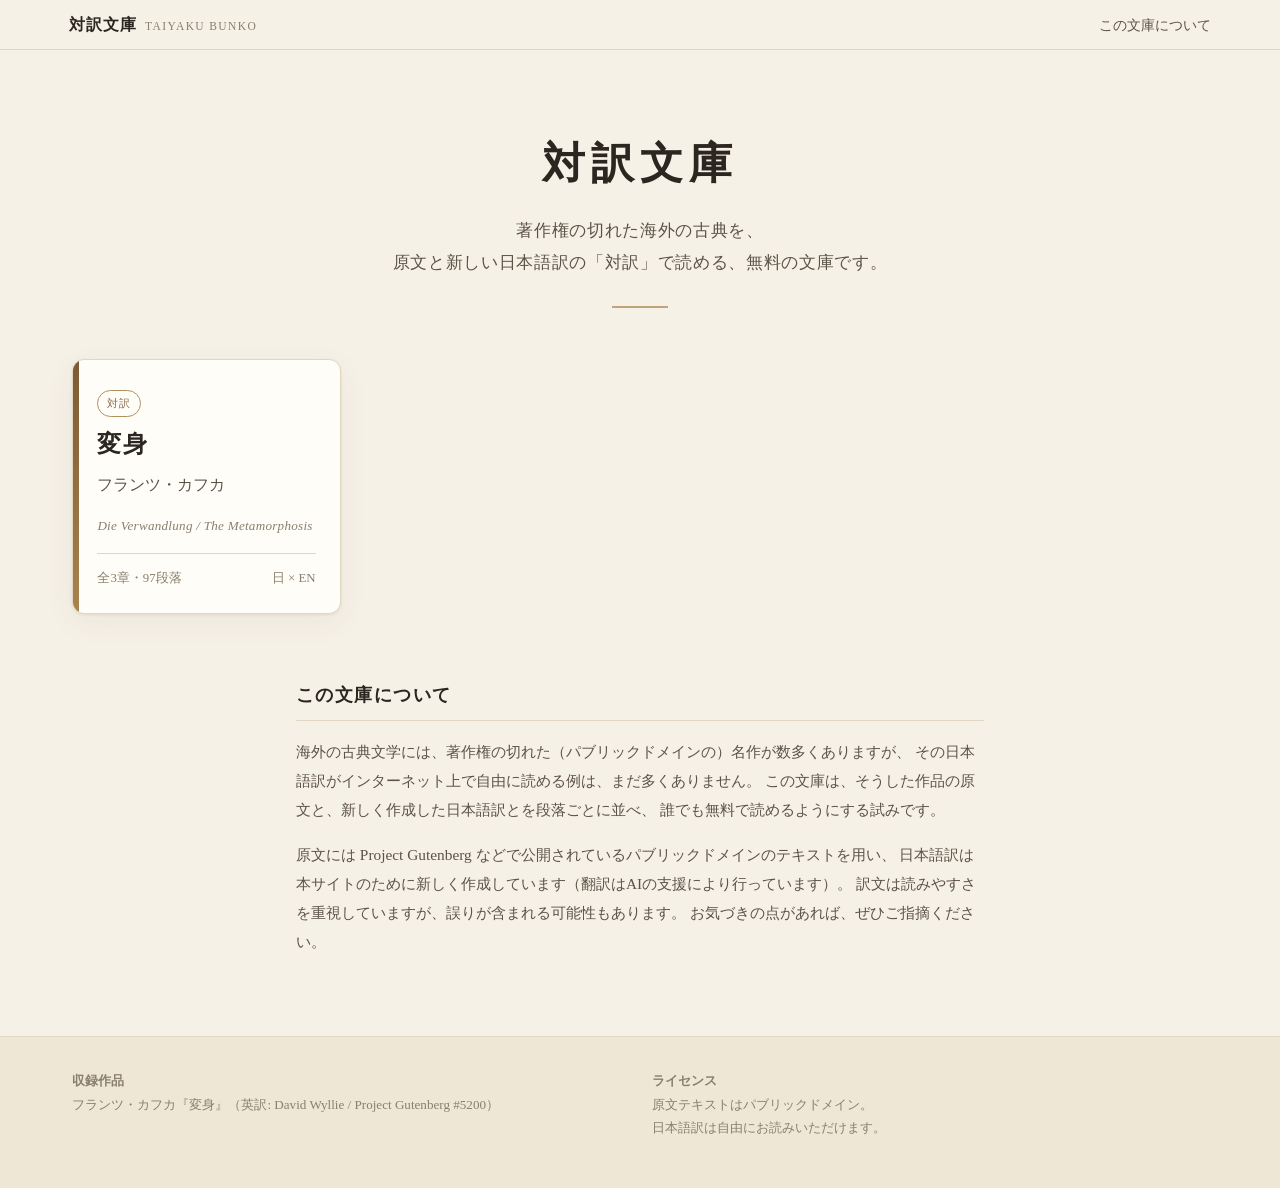
==== index.html @ 3d5251f5 "Add site: taiyaku-bunko (Kafka Metamorphosis, JA-EN)" ====
<!DOCTYPE html>
<html lang="ja">
<head>
<meta charset="utf-8">
<meta name="viewport" content="width=device-width, initial-scale=1">
<title>対訳文庫 — 海外古典の日本語対訳</title>
<meta name="description" content="パブリックドメインの海外古典を、原文と新しい日本語訳の対訳で無料公開する文庫です。">
<link rel="stylesheet" href="style.css">
</head>
<body>

<header class="topbar">
  <div class="inner">
    <span class="brand">対訳文庫<small>TAIYAKU BUNKO</small></span>
    <span class="spacer"></span>
    <a class="backlink" href="#about">この文庫について</a>
  </div>
</header>

<section class="hero">
  <h1>対訳文庫</h1>
  <p class="tag">著作権の切れた海外の古典を、<br>原文と新しい日本語訳の「対訳」で読める、無料の文庫です。</p>
  <div class="rule"></div>
</section>

<main class="shelf">
  <a class="book" href="henshin.html">
    <span class="spine"></span>
    <span class="badge">対訳</span>
    <h3>変身</h3>
    <p class="author">フランツ・カフカ</p>
    <p class="orig">Die Verwandlung / The Metamorphosis</p>
    <div class="meta"><span>全3章・97段落</span><span>日 × EN</span></div>
  </a>
</main>

<section class="about" id="about">
  <h2>この文庫について</h2>
  <p>
    海外の古典文学には、著作権の切れた（パブリックドメインの）名作が数多くありますが、
    その日本語訳がインターネット上で自由に読める例は、まだ多くありません。
    この文庫は、そうした作品の原文と、新しく作成した日本語訳とを段落ごとに並べ、
    誰でも無料で読めるようにする試みです。
  </p>
  <p>
    原文には Project Gutenberg などで公開されているパブリックドメインのテキストを用い、
    日本語訳は本サイトのために新しく作成しています（翻訳はAIの支援により行っています）。
    訳文は読みやすさを重視していますが、誤りが含まれる可能性もあります。
    お気づきの点があれば、ぜひご指摘ください。
  </p>
</section>

<footer class="colophon">
  <div class="inner">
    <div class="cols">
      <div>
        <strong>収録作品</strong><br>
        フランツ・カフカ『変身』（英訳: David Wyllie / Project Gutenberg #5200）
      </div>
      <div>
        <strong>ライセンス</strong><br>
        原文テキストはパブリックドメイン。<br>
        日本語訳は自由にお読みいただけます。
      </div>
    </div>
  </div>
</footer>

</body>
</html>
---- style.css ----
/* ===== 対訳文庫 / Taiyaku Bunko ===== */
:root{
  --paper:#f6f1e7;
  --paper-2:#efe7d6;
  --ink:#2b2620;
  --ink-soft:#5c5346;
  --ink-faint:#8a7f6d;
  --accent:#7c5a34;
  --accent-2:#a9834e;
  --line:#e0d6c2;
  --en:#6a6355;
  --card:#fffdf8;
  --shadow:0 1px 3px rgba(60,45,20,.08),0 8px 30px rgba(60,45,20,.06);
  --serif-ja:"Hiragino Mincho ProN","Yu Mincho","YuMincho","Noto Serif JP",serif;
  --serif-en:"Iowan Old Style","Palatino Linotype",Palatino,Georgia,"Times New Roman",serif;
  --maxw:1180px;
}
*{box-sizing:border-box}
html{-webkit-text-size-adjust:100%}
body{
  margin:0;
  background:var(--paper);
  color:var(--ink);
  font-family:var(--serif-ja);
  line-height:1.95;
  font-size:18px;
  text-rendering:optimizeLegibility;
  -webkit-font-smoothing:antialiased;
}
a{color:var(--accent);text-decoration:none}
a:hover{text-decoration:underline}

/* ---- top bar ---- */
.topbar{
  position:sticky;top:0;z-index:50;
  background:rgba(246,241,231,.92);
  backdrop-filter:saturate(1.2) blur(8px);
  border-bottom:1px solid var(--line);
}
.topbar .inner{
  max-width:var(--maxw);margin:0 auto;padding:.55rem 1.2rem;
  display:flex;align-items:center;gap:1rem;
}
.brand{font-weight:600;letter-spacing:.06em;color:var(--ink);font-size:1.02rem;white-space:nowrap}
.brand small{color:var(--ink-faint);font-weight:400;letter-spacing:.12em;margin-left:.5rem;font-size:.72rem}
.topbar .spacer{flex:1}
.backlink{font-size:.9rem;color:var(--ink-soft)}

/* ---- home ---- */
.hero{
  max-width:var(--maxw);margin:0 auto;padding:4.5rem 1.4rem 2.2rem;text-align:center;
}
.hero h1{font-size:2.7rem;margin:0 0 .5rem;letter-spacing:.14em;font-weight:600}
.hero .tag{color:var(--ink-soft);font-size:1.05rem;letter-spacing:.04em;margin:0 auto;max-width:40rem}
.hero .rule{width:56px;height:2px;background:var(--accent-2);margin:1.6rem auto 0;opacity:.7}

.shelf{max-width:var(--maxw);margin:1rem auto 4rem;padding:0 1.4rem;
  display:grid;grid-template-columns:repeat(auto-fill,minmax(260px,1fr));gap:1.3rem}
.book{
  display:block;background:var(--card);border:1px solid var(--line);border-radius:12px;
  padding:1.5rem 1.5rem 1.35rem;box-shadow:var(--shadow);transition:transform .15s ease,box-shadow .15s ease;
  color:inherit;position:relative;overflow:hidden;
}
.book:hover{transform:translateY(-3px);box-shadow:0 6px 14px rgba(60,45,20,.12),0 16px 40px rgba(60,45,20,.10);text-decoration:none}
.book .spine{position:absolute;left:0;top:0;bottom:0;width:6px;background:linear-gradient(var(--accent),var(--accent-2))}
.book h3{margin:.1rem 0 .15rem;font-size:1.5rem;letter-spacing:.06em}
.book .author{color:var(--ink-soft);font-size:.98rem;margin:0 0 .1rem}
.book .orig{color:var(--ink-faint);font-size:.82rem;font-family:var(--serif-en);font-style:italic;letter-spacing:.02em}
.book .meta{margin-top:.9rem;padding-top:.75rem;border-top:1px solid var(--line);
  font-size:.8rem;color:var(--ink-faint);display:flex;justify-content:space-between;gap:.5rem}
.badge{display:inline-block;font-size:.68rem;letter-spacing:.1em;color:var(--accent);
  border:1px solid var(--accent-2);border-radius:999px;padding:.12rem .55rem;opacity:.9}

.about{max-width:46rem;margin:0 auto 5rem;padding:0 1.5rem;color:var(--ink-soft);font-size:.96rem}
.about h2{color:var(--ink);font-size:1.15rem;letter-spacing:.08em;border-bottom:1px solid var(--line);padding-bottom:.4rem}
.about p{line-height:1.9}

/* ---- reader header ---- */
.work-head{max-width:var(--maxw);margin:0 auto;padding:3rem 1.4rem 1.2rem;text-align:center}
.work-head .eyebrow{font-family:var(--serif-en);font-style:italic;color:var(--ink-faint);letter-spacing:.04em;font-size:1rem}
.work-head h1{font-size:2.9rem;margin:.35rem 0 .2rem;letter-spacing:.2em;font-weight:600}
.work-head .author{color:var(--ink-soft);font-size:1.1rem;letter-spacing:.08em}
.work-head .credit{margin-top:.8rem;color:var(--ink-faint);font-size:.82rem;line-height:1.7}

/* ---- controls ---- */
.controls{position:sticky;top:48px;z-index:40;background:rgba(246,241,231,.92);
  backdrop-filter:blur(8px);border-top:1px solid var(--line);border-bottom:1px solid var(--line)}
.controls .inner{max-width:var(--maxw);margin:0 auto;padding:.5rem 1.2rem;
  display:flex;align-items:center;gap:.7rem;flex-wrap:wrap}
.segmented{display:inline-flex;border:1px solid var(--accent-2);border-radius:999px;overflow:hidden}
.segmented button{border:0;background:transparent;color:var(--accent);font-family:inherit;
  font-size:.86rem;padding:.34rem .9rem;cursor:pointer;letter-spacing:.04em}
.segmented button.active{background:var(--accent);color:#fff}
.ctl-group{display:inline-flex;align-items:center;gap:.35rem;color:var(--ink-faint);font-size:.8rem}
.ctl-btn{border:1px solid var(--line);background:var(--card);color:var(--ink-soft);
  width:30px;height:30px;border-radius:8px;cursor:pointer;font-size:1rem;line-height:1}
.ctl-btn:hover{border-color:var(--accent-2);color:var(--accent)}
.chapnav{display:inline-flex;gap:.3rem;margin-left:auto;flex-wrap:wrap}
.chapnav a{font-size:.82rem;color:var(--ink-soft);border:1px solid var(--line);
  border-radius:8px;padding:.28rem .6rem;background:var(--card)}
.chapnav a:hover{border-color:var(--accent-2);color:var(--accent);text-decoration:none}

/* ---- text body ---- */
main.reader{max-width:var(--maxw);margin:0 auto;padding:1.5rem 1.4rem 5rem}
.chapter{margin-top:2.8rem}
.chapter-title{text-align:center;letter-spacing:.5em;font-size:1.25rem;color:var(--accent);
  font-weight:600;margin:0 0 1.6rem;padding-bottom:0}
.chapter-title .no{display:block;font-family:var(--serif-en);font-style:italic;letter-spacing:.1em;
  font-size:.85rem;color:var(--ink-faint);margin-bottom:.2rem}
.chapter-rule{width:40px;height:1px;background:var(--accent-2);margin:.6rem auto 2rem;opacity:.6}

.para{display:grid;grid-template-columns:1fr 1fr;gap:1.6rem 2.4rem;
  padding:.55rem 0;align-items:start}
.para + .para{border-top:1px solid rgba(224,214,194,.5)}
.para .ja{font-family:var(--serif-ja);color:var(--ink)}
.para .en{font-family:var(--serif-en);color:var(--en);font-size:.95em;line-height:1.75}
.para .ja::first-letter{}

/* view modes */
body.view-ja .para{grid-template-columns:1fr}
body.view-ja .en{display:none}
body.view-en .para{grid-template-columns:1fr}
body.view-en .ja{display:none}
body.view-ja main.reader,body.view-en main.reader{max-width:44rem}
body.view-ja .chapter,body.view-en .chapter{}

/* font scale hook */
body[data-fs="s"]{font-size:16px}
body[data-fs="m"]{font-size:18px}
body[data-fs="l"]{font-size:20px}
body[data-fs="xl"]{font-size:22px}

/* ---- footer ---- */
.colophon{border-top:1px solid var(--line);background:var(--paper-2)}
.colophon .inner{max-width:var(--maxw);margin:0 auto;padding:2rem 1.4rem 3rem;
  color:var(--ink-faint);font-size:.82rem;line-height:1.8}
.colophon a{color:var(--accent)}
.colophon .cols{display:grid;grid-template-columns:1fr 1fr;gap:1.5rem}
.to-top{display:inline-block;margin-top:1rem;font-size:.8rem}

@media (max-width:760px){
  body{font-size:17px}
  .para{grid-template-columns:1fr;gap:.5rem}
  .para .en{padding-top:.4rem;border-top:1px dotted var(--line)}
  .work-head h1{font-size:2.2rem}
  .hero h1{font-size:2.1rem}
  .controls{top:46px}
  .colophon .cols{grid-template-columns:1fr}
  .chapnav{width:100%;margin-left:0}
}
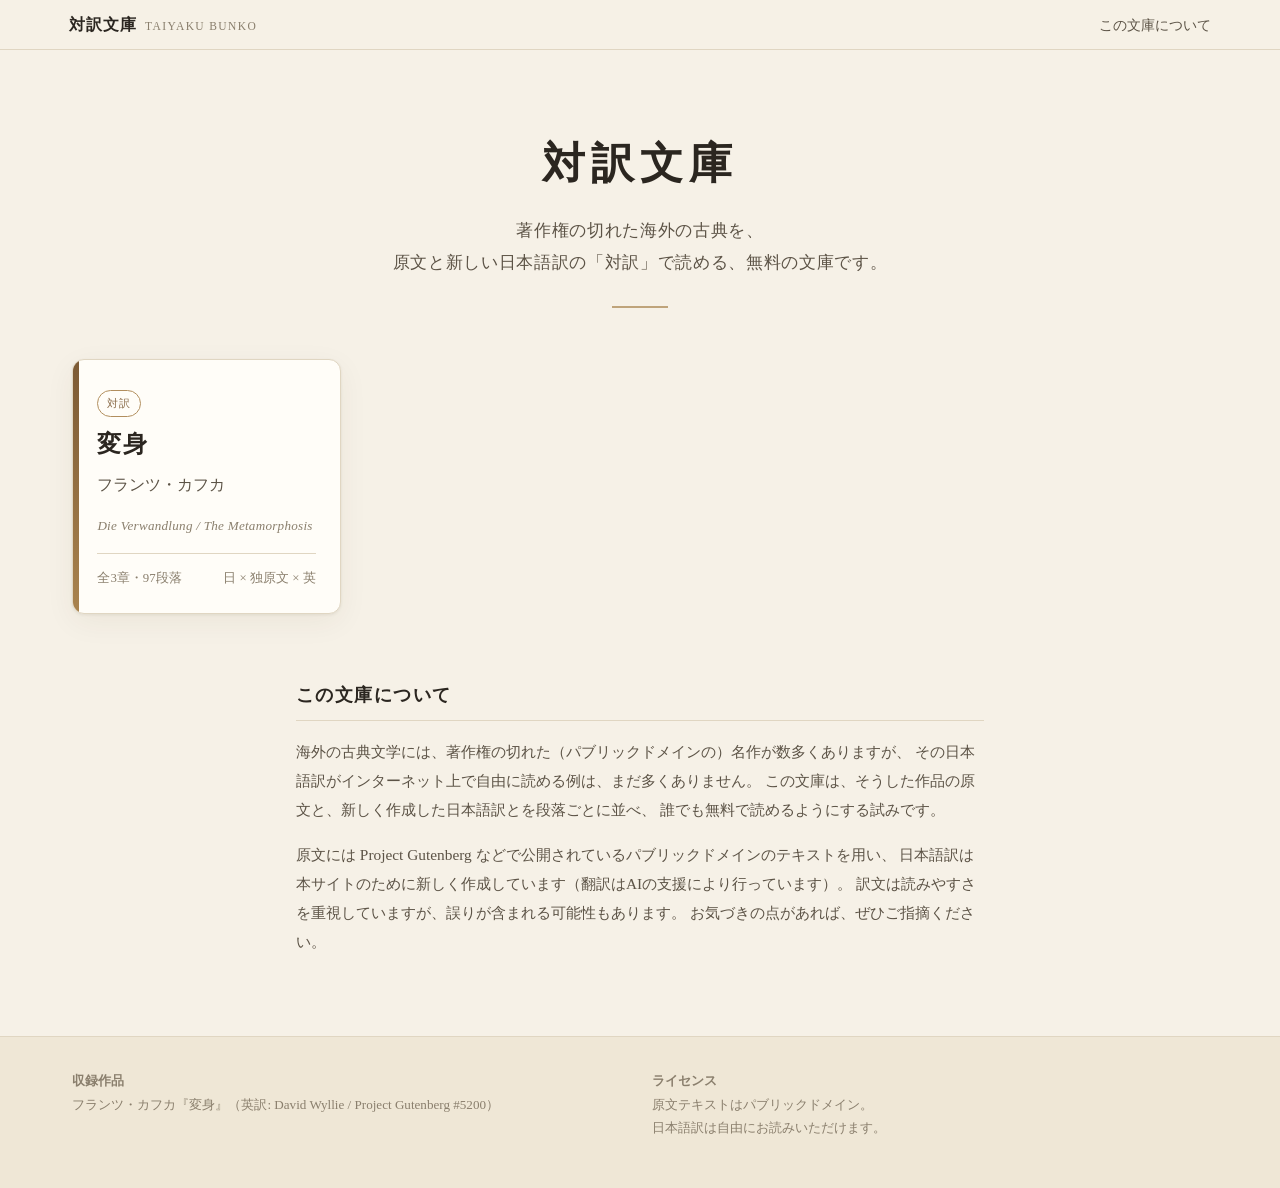
==== commit e4fd3963: "Add German original, 4 view modes, clickable logo, SEO" ====
--- a/index.html
+++ b/index.html
@@ -4,14 +4,34 @@
 <meta charset="utf-8">
 <meta name="viewport" content="width=device-width, initial-scale=1">
 <title>対訳文庫 — 海外古典の日本語対訳</title>
-<meta name="description" content="パブリックドメインの海外古典を、原文と新しい日本語訳の対訳で無料公開する文庫です。">
+<meta name="description" content="対訳文庫は、著作権の切れた海外の古典を、原文と新しい日本語訳の対訳で無料公開するオンライン文庫です。第1作はカフカ『変身』(ドイツ語原文・英訳・日本語訳)。">
+<meta name="keywords" content="対訳文庫,対訳,海外文学,古典,日本語訳,無料,パブリックドメイン,カフカ,変身">
+<link rel="canonical" href="https://hpm8vw6jrd-star.github.io/taiyaku-bunko/">
+<meta property="og:type" content="website">
+<meta property="og:site_name" content="対訳文庫">
+<meta property="og:title" content="対訳文庫 — 海外古典の日本語対訳">
+<meta property="og:description" content="著作権の切れた海外の古典を、原文と新しい日本語訳の対訳で無料公開する文庫です。">
+<meta property="og:url" content="https://hpm8vw6jrd-star.github.io/taiyaku-bunko/">
+<meta property="og:locale" content="ja_JP">
+<meta name="twitter:card" content="summary">
+<script type="application/ld+json">
+{
+  "@context": "https://schema.org",
+  "@type": "WebSite",
+  "name": "対訳文庫",
+  "alternateName": "Taiyaku Bunko",
+  "url": "https://hpm8vw6jrd-star.github.io/taiyaku-bunko/",
+  "description": "著作権の切れた海外の古典を、原文と新しい日本語訳の対訳で無料公開するオンライン文庫。",
+  "inLanguage": "ja"
+}
+</script>
 <link rel="stylesheet" href="style.css">
 </head>
 <body>
 
 <header class="topbar">
   <div class="inner">
-    <span class="brand">対訳文庫<small>TAIYAKU BUNKO</small></span>
+    <a class="brand" href="index.html" aria-label="対訳文庫トップへ">対訳文庫<small>TAIYAKU BUNKO</small></a>
     <span class="spacer"></span>
     <a class="backlink" href="#about">この文庫について</a>
   </div>
@@ -30,7 +50,7 @@
     <h3>変身</h3>
     <p class="author">フランツ・カフカ</p>
     <p class="orig">Die Verwandlung / The Metamorphosis</p>
-    <div class="meta"><span>全3章・97段落</span><span>日 × EN</span></div>
+    <div class="meta"><span>全3章・97段落</span><span>日 × 独原文 × 英</span></div>
   </a>
 </main>
 
--- a/style.css
+++ b/style.css
@@ -43,6 +43,8 @@
 }
 .brand{font-weight:600;letter-spacing:.06em;color:var(--ink);font-size:1.02rem;white-space:nowrap}
 .brand small{color:var(--ink-faint);font-weight:400;letter-spacing:.12em;margin-left:.5rem;font-size:.72rem}
+a.brand{cursor:pointer}
+a.brand:hover{text-decoration:none;opacity:.75}
 .topbar .spacer{flex:1}
 .backlink{font-size:.9rem;color:var(--ink-soft)}
 
@@ -109,20 +111,23 @@
   font-size:.85rem;color:var(--ink-faint);margin-bottom:.2rem}
 .chapter-rule{width:40px;height:1px;background:var(--accent-2);margin:.6rem auto 2rem;opacity:.6}
 
-.para{display:grid;grid-template-columns:1fr 1fr;gap:1.6rem 2.4rem;
-  padding:.55rem 0;align-items:start}
+.para{display:grid;gap:1.6rem 2.4rem;padding:.55rem 0;align-items:start}
 .para + .para{border-top:1px solid rgba(224,214,194,.5)}
+.col{display:none}
 .para .ja{font-family:var(--serif-ja);color:var(--ink)}
 .para .en{font-family:var(--serif-en);color:var(--en);font-size:.95em;line-height:1.75}
-.para .ja::first-letter{}
+.para .de{font-family:var(--serif-en);color:var(--ink-soft);font-size:.97em;line-height:1.8}
 
-/* view modes */
-body.view-ja .para{grid-template-columns:1fr}
-body.view-ja .en{display:none}
-body.view-en .para{grid-template-columns:1fr}
-body.view-en .ja{display:none}
-body.view-ja main.reader,body.view-en main.reader{max-width:44rem}
-body.view-ja .chapter,body.view-en .chapter{}
+/* 対訳: 日本語 + 原文(ドイツ語) */
+body.view-both .para{grid-template-columns:1fr 1fr}
+body.view-both .ja,
+body.view-both .de{display:block}
+/* 単一言語表示 */
+body.view-ja .para,body.view-en .para,body.view-de .para{grid-template-columns:1fr}
+body.view-ja .ja{display:block}
+body.view-en .en{display:block}
+body.view-de .de{display:block}
+body.view-ja main.reader,body.view-en main.reader,body.view-de main.reader{max-width:44rem}
 
 /* font scale hook */
 body[data-fs="s"]{font-size:16px}
@@ -140,8 +145,8 @@
 
 @media (max-width:760px){
   body{font-size:17px}
-  .para{grid-template-columns:1fr;gap:.5rem}
-  .para .en{padding-top:.4rem;border-top:1px dotted var(--line)}
+  body.view-both .para{grid-template-columns:1fr;gap:.5rem}
+  body.view-both .de{padding-top:.4rem;border-top:1px dotted var(--line)}
   .work-head h1{font-size:2.2rem}
   .hero h1{font-size:2.1rem}
   .controls{top:46px}
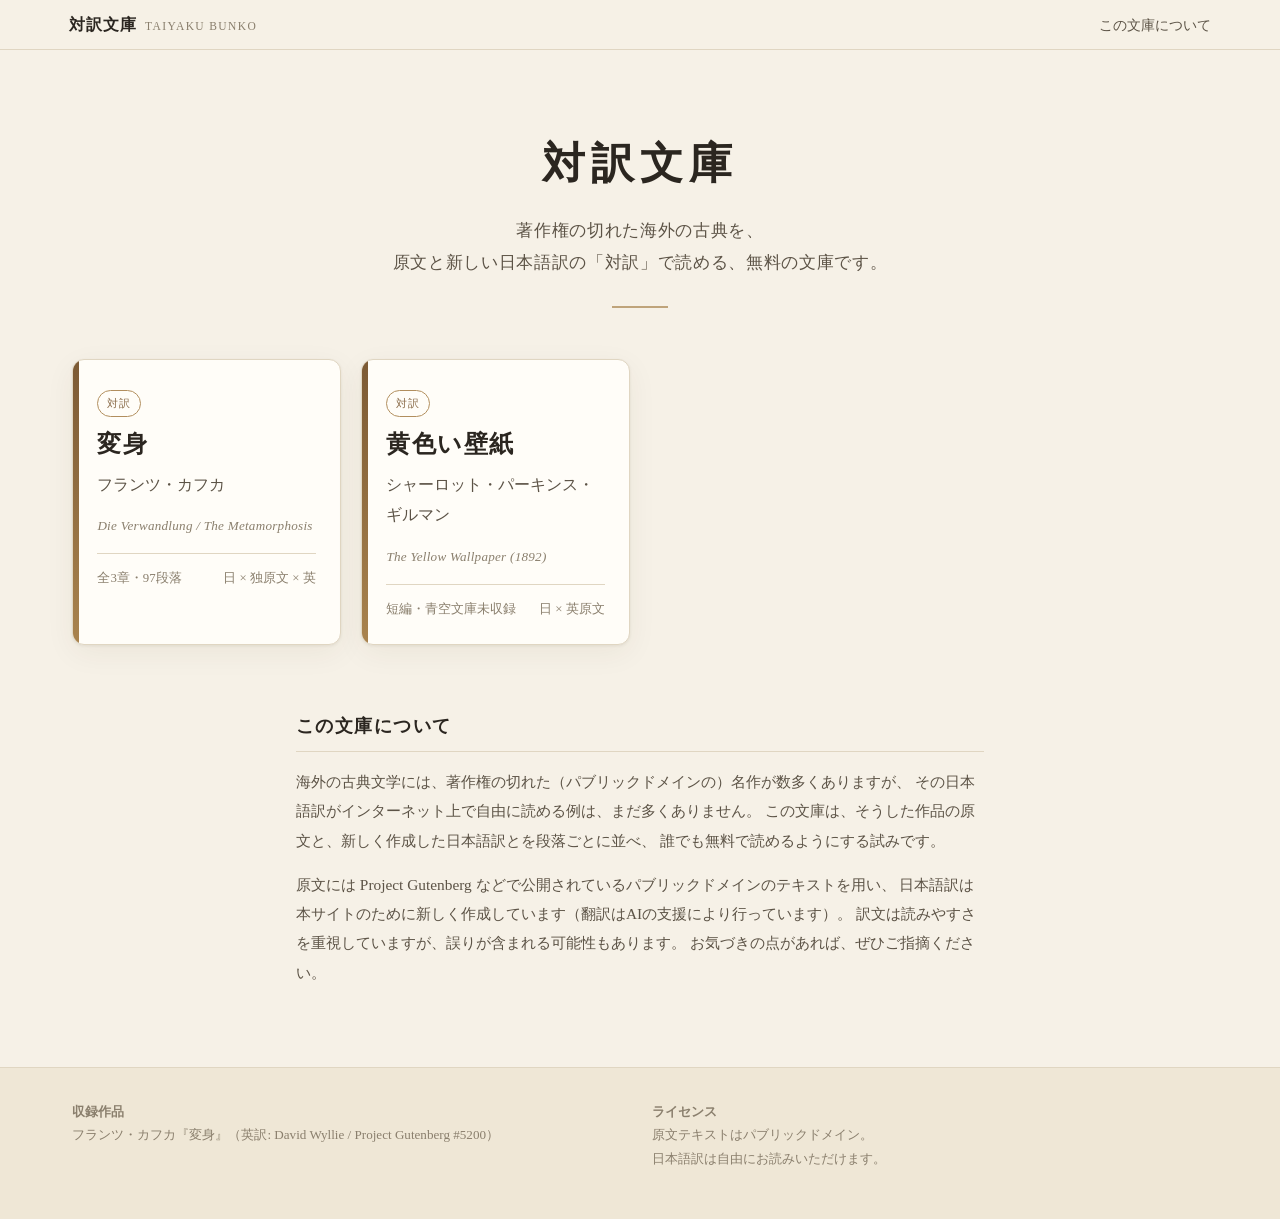
==== commit 454e0d3b: "Add 2nd work (Yellow Wallpaper), generalize reader, JA download, GA" ====
--- a/index.html
+++ b/index.html
@@ -3,6 +3,14 @@
 <head>
 <meta charset="utf-8">
 <meta name="viewport" content="width=device-width, initial-scale=1">
+<!-- Google tag (gtag.js) -->
+<script async src="https://www.googletagmanager.com/gtag/js?id=G-8LFMFPTPTD"></script>
+<script>
+  window.dataLayer = window.dataLayer || [];
+  function gtag(){dataLayer.push(arguments);}
+  gtag('js', new Date());
+  gtag('config', 'G-8LFMFPTPTD');
+</script>
 <title>対訳文庫 — 海外古典の日本語対訳</title>
 <meta name="description" content="対訳文庫は、著作権の切れた海外の古典を、原文と新しい日本語訳の対訳で無料公開するオンライン文庫です。第1作はカフカ『変身』(ドイツ語原文・英訳・日本語訳)。">
 <meta name="keywords" content="対訳文庫,対訳,海外文学,古典,日本語訳,無料,パブリックドメイン,カフカ,変身">
@@ -52,6 +60,15 @@
     <p class="orig">Die Verwandlung / The Metamorphosis</p>
     <div class="meta"><span>全3章・97段落</span><span>日 × 独原文 × 英</span></div>
   </a>
+
+  <a class="book" href="yellow.html">
+    <span class="spine"></span>
+    <span class="badge">対訳</span>
+    <h3>黄色い壁紙</h3>
+    <p class="author">シャーロット・パーキンス・ギルマン</p>
+    <p class="orig">The Yellow Wallpaper (1892)</p>
+    <div class="meta"><span>短編・青空文庫未収録</span><span>日 × 英原文</span></div>
+  </a>
 </main>
 
 <section class="about" id="about">
--- a/style.css
+++ b/style.css
@@ -97,6 +97,9 @@
 .ctl-btn{border:1px solid var(--line);background:var(--card);color:var(--ink-soft);
   width:30px;height:30px;border-radius:8px;cursor:pointer;font-size:1rem;line-height:1}
 .ctl-btn:hover{border-color:var(--accent-2);color:var(--accent)}
+.dl-btn{border:1px solid var(--line);background:var(--card);color:var(--ink-soft);
+  border-radius:8px;padding:.34rem .7rem;font-family:inherit;font-size:.82rem;cursor:pointer;white-space:nowrap}
+.dl-btn:hover{border-color:var(--accent-2);color:var(--accent)}
 .chapnav{display:inline-flex;gap:.3rem;margin-left:auto;flex-wrap:wrap}
 .chapnav a{font-size:.82rem;color:var(--ink-soft);border:1px solid var(--line);
   border-radius:8px;padding:.28rem .6rem;background:var(--card)}
@@ -113,21 +116,12 @@
 
 .para{display:grid;gap:1.6rem 2.4rem;padding:.55rem 0;align-items:start}
 .para + .para{border-top:1px solid rgba(224,214,194,.5)}
-.col{display:none}
-.para .ja{font-family:var(--serif-ja);color:var(--ink)}
-.para .en{font-family:var(--serif-en);color:var(--en);font-size:.95em;line-height:1.75}
-.para .de{font-family:var(--serif-en);color:var(--ink-soft);font-size:.97em;line-height:1.8}
-
-/* 対訳: 日本語 + 原文(ドイツ語) */
-body.view-both .para{grid-template-columns:1fr 1fr}
-body.view-both .ja,
-body.view-both .de{display:block}
-/* 単一言語表示 */
-body.view-ja .para,body.view-en .para,body.view-de .para{grid-template-columns:1fr}
-body.view-ja .ja{display:block}
-body.view-en .en{display:block}
-body.view-de .de{display:block}
-body.view-ja main.reader,body.view-en main.reader,body.view-de main.reader{max-width:44rem}
+#reader .col{display:none}
+.para .lang-ja{font-family:var(--serif-ja);color:var(--ink)}
+.para .col:not(.lang-ja){font-family:var(--serif-en);color:var(--en);font-size:.96em;line-height:1.78}
+.para .lang-de{color:var(--ink-soft)}
+/* grid-template-columns と各言語の表示/非表示は reader.js が動的に注入 */
+body.solo main.reader{max-width:44rem}
 
 /* font scale hook */
 body[data-fs="s"]{font-size:16px}
@@ -145,8 +139,8 @@
 
 @media (max-width:760px){
   body{font-size:17px}
-  body.view-both .para{grid-template-columns:1fr;gap:.5rem}
-  body.view-both .de{padding-top:.4rem;border-top:1px dotted var(--line)}
+  #reader .para{grid-template-columns:1fr !important;gap:.5rem}
+  body:not(.solo) .para .col:not(.lang-ja){padding-top:.4rem;border-top:1px dotted var(--line)}
   .work-head h1{font-size:2.2rem}
   .hero h1{font-size:2.1rem}
   .controls{top:46px}
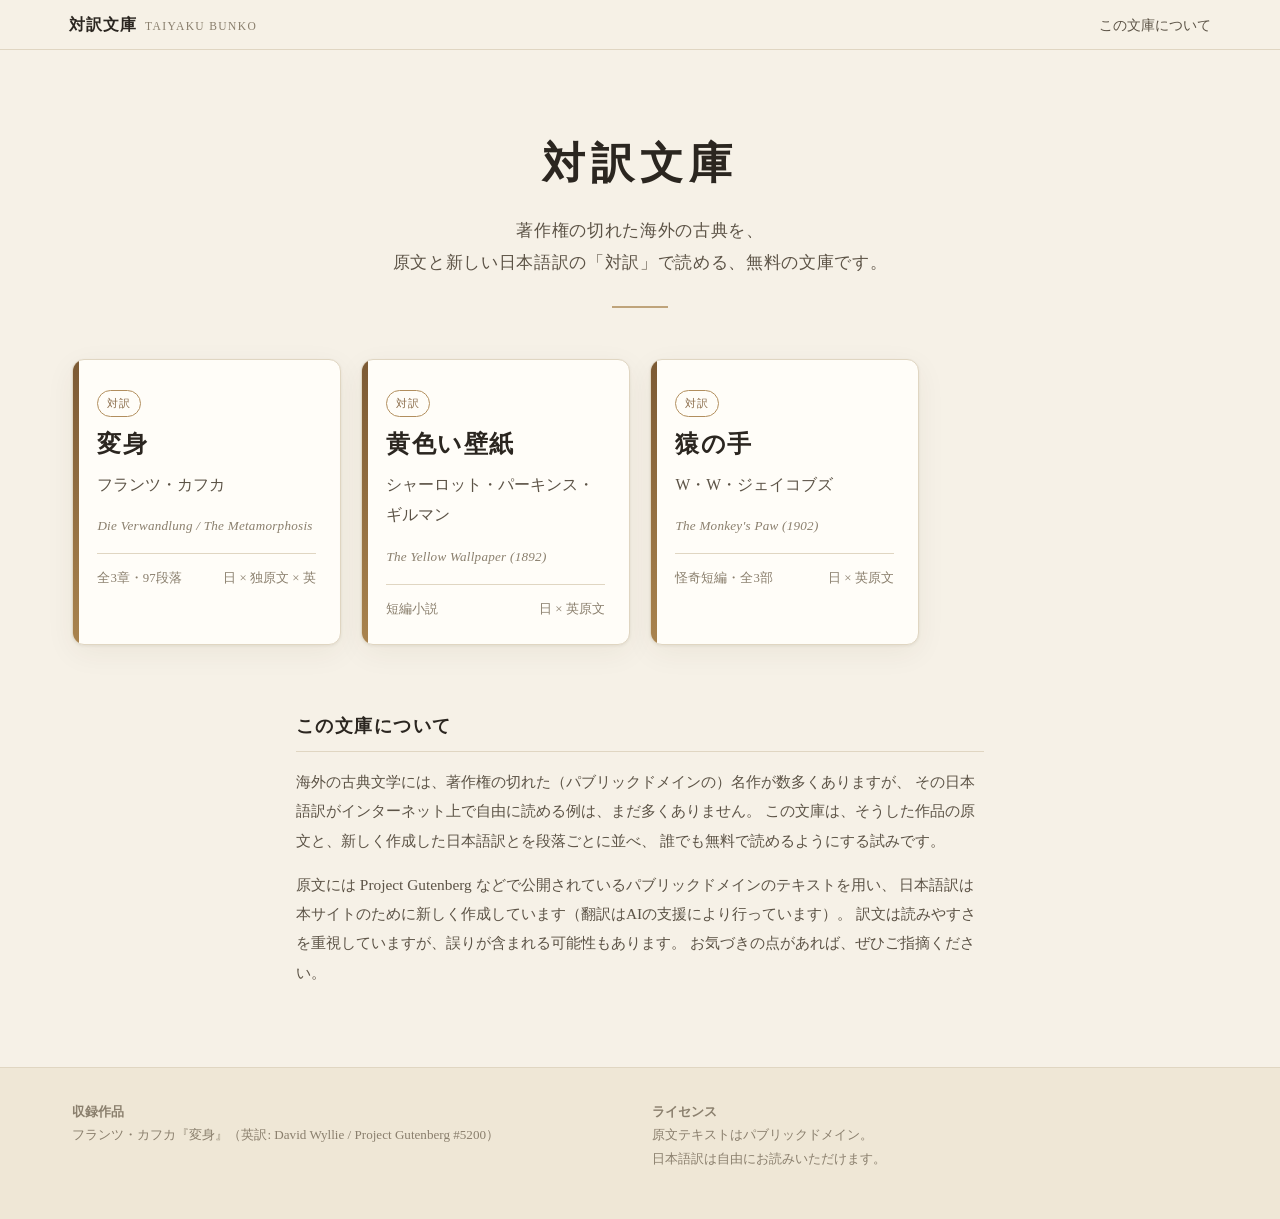
==== commit 265cea40: "Add 3rd work (The Monkey's Paw), multi-lang download, bookmark" ====
--- a/index.html
+++ b/index.html
@@ -67,7 +67,16 @@
     <h3>黄色い壁紙</h3>
     <p class="author">シャーロット・パーキンス・ギルマン</p>
     <p class="orig">The Yellow Wallpaper (1892)</p>
-    <div class="meta"><span>短編・青空文庫未収録</span><span>日 × 英原文</span></div>
+    <div class="meta"><span>短編小説</span><span>日 × 英原文</span></div>
+  </a>
+
+  <a class="book" href="monkey.html">
+    <span class="spine"></span>
+    <span class="badge">対訳</span>
+    <h3>猿の手</h3>
+    <p class="author">W・W・ジェイコブズ</p>
+    <p class="orig">The Monkey's Paw (1902)</p>
+    <div class="meta"><span>怪奇短編・全3部</span><span>日 × 英原文</span></div>
   </a>
 </main>
 
--- a/style.css
+++ b/style.css
@@ -100,6 +100,15 @@
 .dl-btn{border:1px solid var(--line);background:var(--card);color:var(--ink-soft);
   border-radius:8px;padding:.34rem .7rem;font-family:inherit;font-size:.82rem;cursor:pointer;white-space:nowrap}
 .dl-btn:hover{border-color:var(--accent-2);color:var(--accent)}
+.dl-wrap{display:inline-flex;align-items:center;gap:.3rem;flex-wrap:wrap}
+.dl-label{color:var(--ink-faint);font-size:.78rem}
+.dl-wrap .dl-btn{padding:.28rem .55rem;font-size:.8rem}
+/* しおり（続きから読む）ピル */
+.resume-pill{position:fixed;right:18px;bottom:18px;z-index:60;display:inline-flex;align-items:center;
+  background:var(--accent);color:#fff;border-radius:999px;box-shadow:0 6px 20px rgba(60,45,20,.28);overflow:hidden}
+.resume-pill .resume-go{border:0;background:transparent;color:#fff;font-family:inherit;font-size:.9rem;padding:.62rem .95rem;cursor:pointer}
+.resume-pill .resume-x{border:0;background:rgba(0,0,0,.12);color:#fff;font-size:.82rem;padding:.62rem .72rem;cursor:pointer}
+.resume-pill .resume-x:hover{background:rgba(0,0,0,.28)}
 .chapnav{display:inline-flex;gap:.3rem;margin-left:auto;flex-wrap:wrap}
 .chapnav a{font-size:.82rem;color:var(--ink-soft);border:1px solid var(--line);
   border-radius:8px;padding:.28rem .6rem;background:var(--card)}
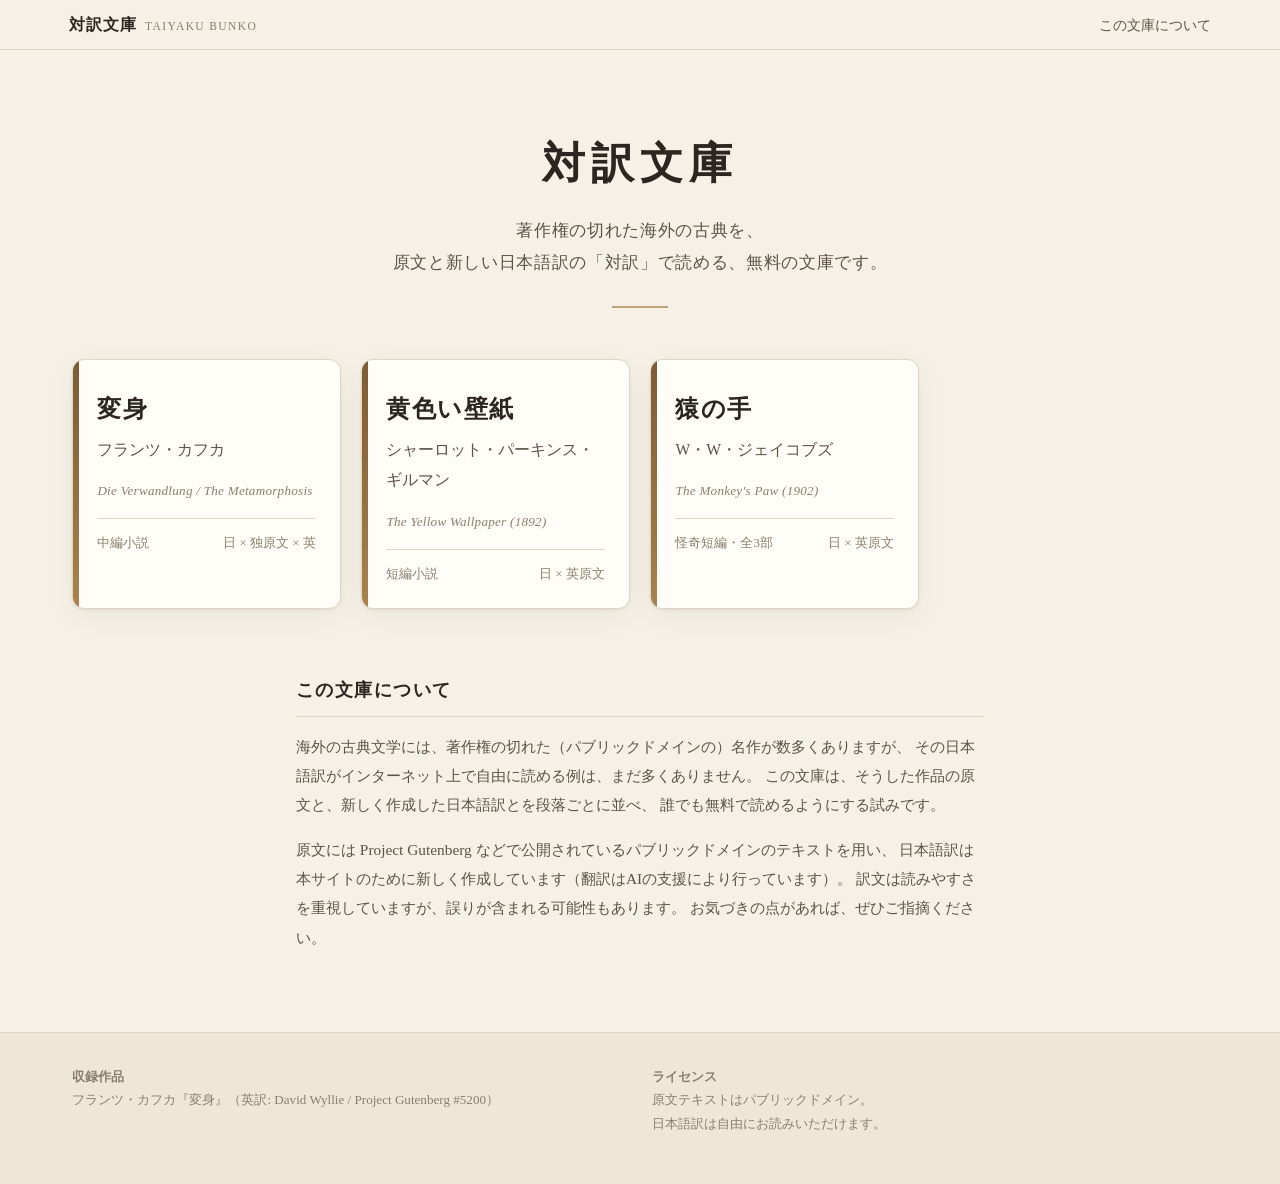
==== commit bd99894a: "Auto-hide controls on scroll; card tweaks" ====
--- a/index.html
+++ b/index.html
@@ -54,16 +54,14 @@
 <main class="shelf">
   <a class="book" href="henshin.html">
     <span class="spine"></span>
-    <span class="badge">対訳</span>
     <h3>変身</h3>
     <p class="author">フランツ・カフカ</p>
     <p class="orig">Die Verwandlung / The Metamorphosis</p>
-    <div class="meta"><span>全3章・97段落</span><span>日 × 独原文 × 英</span></div>
+    <div class="meta"><span>中編小説</span><span>日 × 独原文 × 英</span></div>
   </a>
 
   <a class="book" href="yellow.html">
     <span class="spine"></span>
-    <span class="badge">対訳</span>
     <h3>黄色い壁紙</h3>
     <p class="author">シャーロット・パーキンス・ギルマン</p>
     <p class="orig">The Yellow Wallpaper (1892)</p>
@@ -72,7 +70,6 @@
 
   <a class="book" href="monkey.html">
     <span class="spine"></span>
-    <span class="badge">対訳</span>
     <h3>猿の手</h3>
     <p class="author">W・W・ジェイコブズ</p>
     <p class="orig">The Monkey's Paw (1902)</p>
--- a/style.css
+++ b/style.css
@@ -86,7 +86,9 @@
 
 /* ---- controls ---- */
 .controls{position:sticky;top:48px;z-index:40;background:rgba(246,241,231,.92);
-  backdrop-filter:blur(8px);border-top:1px solid var(--line);border-bottom:1px solid var(--line)}
+  backdrop-filter:blur(8px);border-top:1px solid var(--line);border-bottom:1px solid var(--line);
+  transition:transform .28s ease, opacity .28s ease}
+body.bar-hidden .controls{transform:translateY(-140%);opacity:0;pointer-events:none}
 .controls .inner{max-width:var(--maxw);margin:0 auto;padding:.5rem 1.2rem;
   display:flex;align-items:center;gap:.7rem;flex-wrap:wrap}
 .segmented{display:inline-flex;border:1px solid var(--accent-2);border-radius:999px;overflow:hidden}
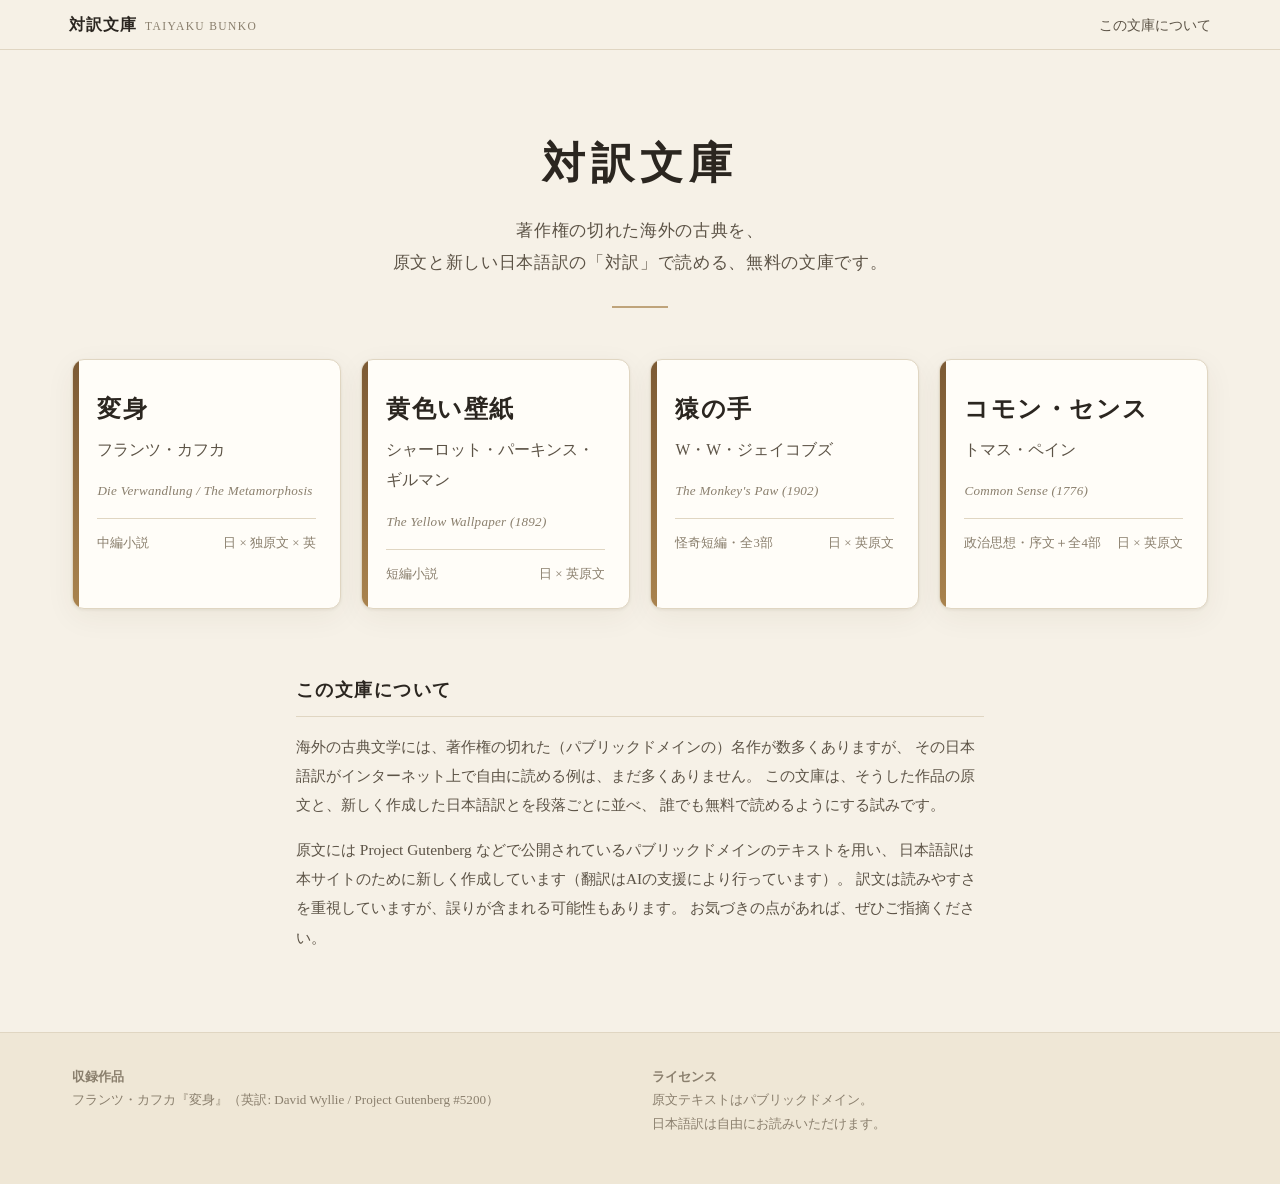
==== commit a4ae781f: "Add 4th work: Common Sense (Thomas Paine)" ====
--- a/index.html
+++ b/index.html
@@ -75,6 +75,14 @@
     <p class="orig">The Monkey's Paw (1902)</p>
     <div class="meta"><span>怪奇短編・全3部</span><span>日 × 英原文</span></div>
   </a>
+
+  <a class="book" href="commonsense.html">
+    <span class="spine"></span>
+    <h3>コモン・センス</h3>
+    <p class="author">トマス・ペイン</p>
+    <p class="orig">Common Sense (1776)</p>
+    <div class="meta"><span>政治思想・序文＋全4部</span><span>日 × 英原文</span></div>
+  </a>
 </main>
 
 <section class="about" id="about">
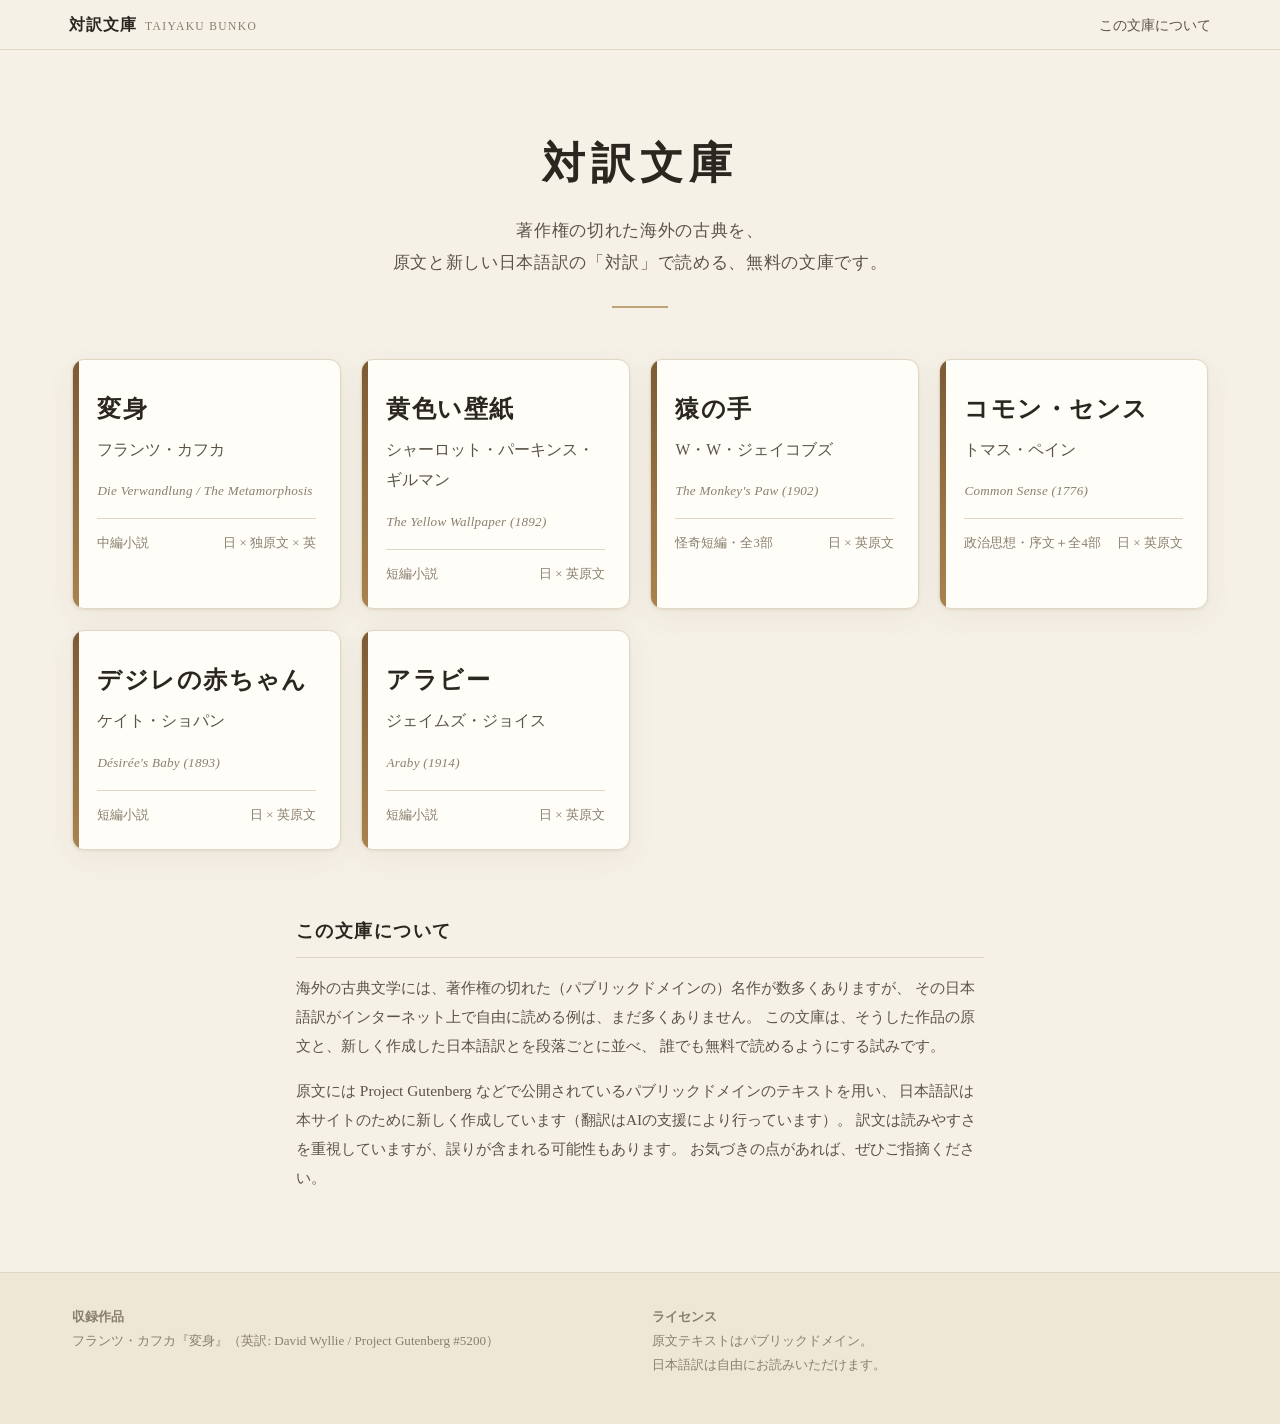
==== commit b4136cef: "Add 2 works: Desiree's Baby (Chopin) and Araby (Joyce)" ====
--- a/index.html
+++ b/index.html
@@ -83,6 +83,22 @@
     <p class="orig">Common Sense (1776)</p>
     <div class="meta"><span>政治思想・序文＋全4部</span><span>日 × 英原文</span></div>
   </a>
+
+  <a class="book" href="desiree.html">
+    <span class="spine"></span>
+    <h3>デジレの赤ちゃん</h3>
+    <p class="author">ケイト・ショパン</p>
+    <p class="orig">Désirée's Baby (1893)</p>
+    <div class="meta"><span>短編小説</span><span>日 × 英原文</span></div>
+  </a>
+
+  <a class="book" href="araby.html">
+    <span class="spine"></span>
+    <h3>アラビー</h3>
+    <p class="author">ジェイムズ・ジョイス</p>
+    <p class="orig">Araby (1914)</p>
+    <div class="meta"><span>短編小説</span><span>日 × 英原文</span></div>
+  </a>
 </main>
 
 <section class="about" id="about">
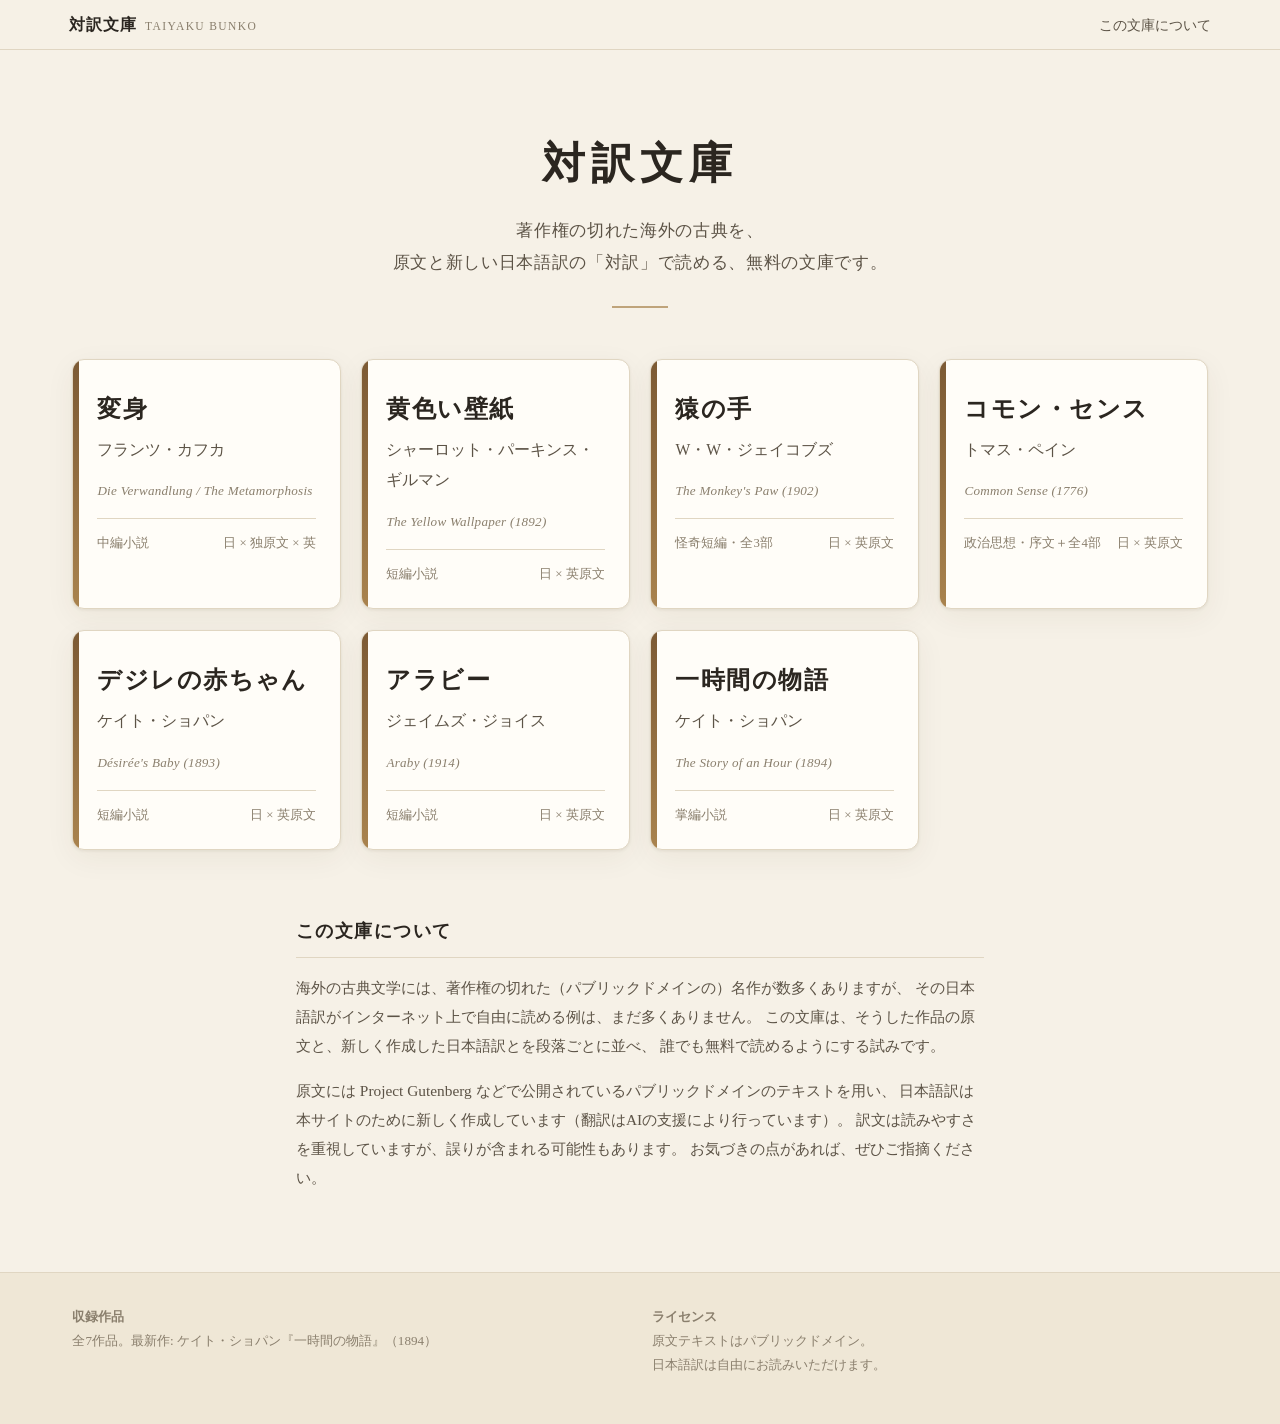
==== commit f12de402: "Add “The Story of an Hour” to catalog" ====
--- a/index.html
+++ b/index.html
@@ -12,8 +12,8 @@
   gtag('config', 'G-8LFMFPTPTD');
 </script>
 <title>対訳文庫 — 海外古典の日本語対訳</title>
-<meta name="description" content="対訳文庫は、著作権の切れた海外の古典を、原文と新しい日本語訳の対訳で無料公開するオンライン文庫です。第1作はカフカ『変身』(ドイツ語原文・英訳・日本語訳)。">
-<meta name="keywords" content="対訳文庫,対訳,海外文学,古典,日本語訳,無料,パブリックドメイン,カフカ,変身">
+<meta name="description" content="対訳文庫は、著作権の切れた海外の古典を、原文と新しい日本語訳の対訳で無料公開するオンライン文庫です。小説から政治思想まで、段落ごとに対応表示します。">
+<meta name="keywords" content="対訳文庫,対訳,海外文学,古典,日本語訳,無料,パブリックドメイン,カフカ,ショパン">
 <link rel="canonical" href="https://hpm8vw6jrd-star.github.io/taiyaku-bunko/">
 <meta property="og:type" content="website">
 <meta property="og:site_name" content="対訳文庫">
@@ -99,6 +99,14 @@
     <p class="orig">Araby (1914)</p>
     <div class="meta"><span>短編小説</span><span>日 × 英原文</span></div>
   </a>
+
+  <a class="book" href="hour.html">
+    <span class="spine"></span>
+    <h3>一時間の物語</h3>
+    <p class="author">ケイト・ショパン</p>
+    <p class="orig">The Story of an Hour (1894)</p>
+    <div class="meta"><span>掌編小説</span><span>日 × 英原文</span></div>
+  </a>
 </main>
 
 <section class="about" id="about">
@@ -122,7 +130,7 @@
     <div class="cols">
       <div>
         <strong>収録作品</strong><br>
-        フランツ・カフカ『変身』（英訳: David Wyllie / Project Gutenberg #5200）
+        全7作品。最新作: ケイト・ショパン『一時間の物語』（1894）
       </div>
       <div>
         <strong>ライセンス</strong><br>
